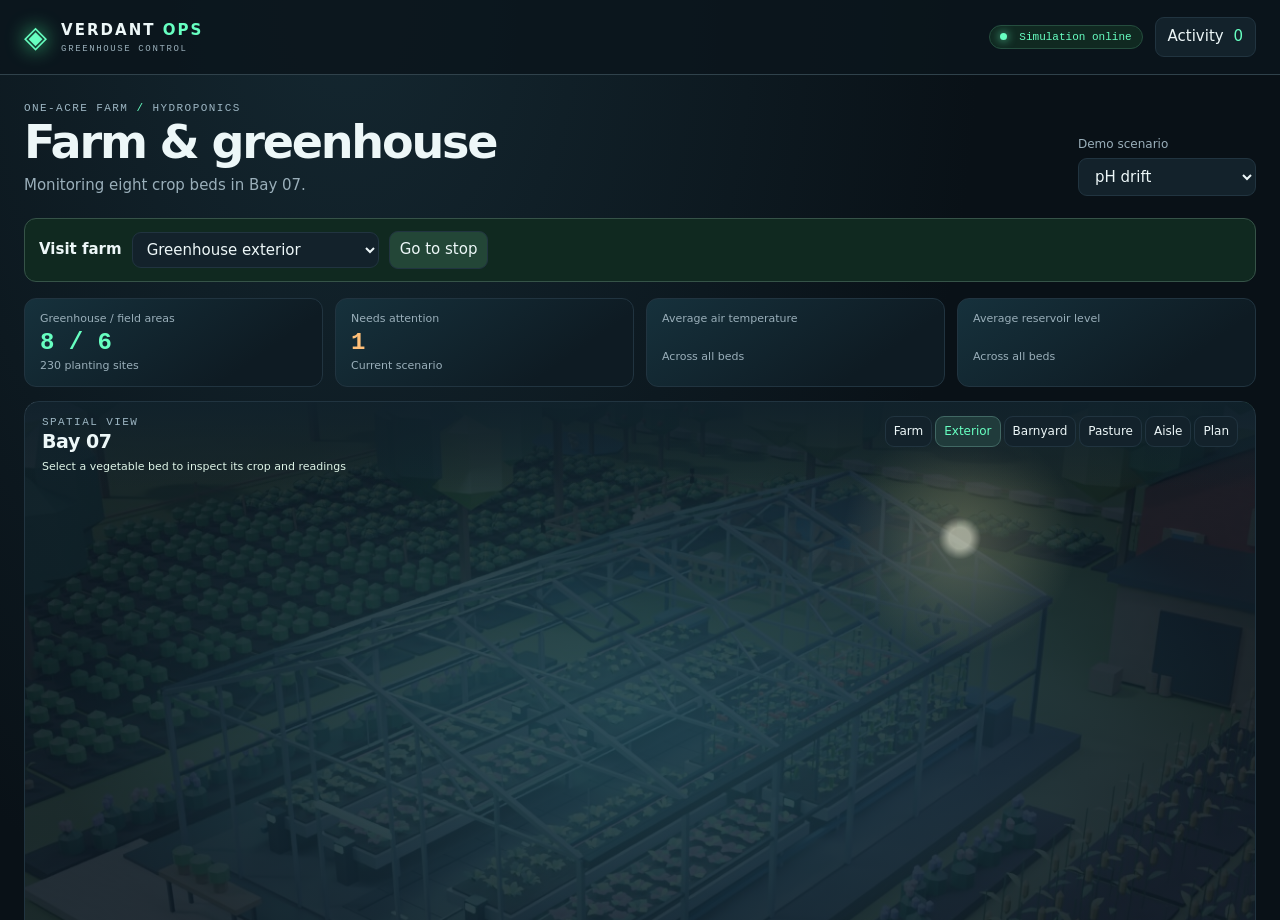
==== repair.html @ 299a13b6 "Fix stale offline app code: version scripts, refresh service worker, add safe cache repair page" ====
<!doctype html>
<html lang="en"><head><meta charset="utf-8"><meta name="viewport" content="width=device-width, initial-scale=1"><meta name="theme-color" content="#0a1218"><title>Verdant Ops · Refresh image analysis</title><style>
:root{color-scheme:dark}body{font:16px system-ui,sans-serif;min-height:100dvh;display:grid;place-items:center;background:#0a1218;color:#edf5ef;margin:0;padding:1rem;box-sizing:border-box}main{max-width:510px;border:1px solid #2c4d46;border-radius:18px;background:#0d2525;padding:26px;box-shadow:0 20px 50px #0006}h1{font-size:1.45rem}p{line-height:1.55;color:#bed4d0}button,a{font:inherit;color:#fff}button{border:0;border-radius:10px;padding:14px 22px;background:#167b6b;cursor:pointer}a{display:inline-block;margin-top:1rem}#state{min-height:2em}</style></head>
<body><main><h1>Updating image analysis</h1><p>Refresh the app code and remove outdated offline app caches. Your saved photos and farm records are preserved.</p><p id="state" role="status" aria-live="polite">Preparing update…</p><button id="retry" type="button">Refresh app now</button><p><a href="./?v=20261115-r7">Return to Verdant Ops</a></p></main>
<script>
(async()=>{
 const status=document.getElementById('state');
 async function refresh(){
  document.getElementById('retry').disabled=true;status.textContent='Refreshing application files…';
  try{
   // Unregister only Verdant Ops service workers with this origin/scope.
   if('serviceWorker' in navigator){const regs=await navigator.serviceWorker.getRegistrations();for(const reg of regs){if(reg.scope.startsWith(location.origin+'/'))await reg.unregister();}}
   // Preserve IndexedDB (scans, quotes, profile) and caches that hold downloaded AI models.
   if('caches' in window){const keys=await caches.keys();await Promise.all(keys.filter(k=>k.startsWith('verdant-ops-')).map(k=>caches.delete(k)));}
   status.textContent='Updated. Opening fresh website…';
   location.replace('./?v=20261115-r7');
  }catch(error){status.textContent='Could not clear automatic cache. Open the site in a private window or clear only site cache in browser settings.';document.getElementById('retry').disabled=false;console.error('Verdant refresh:',error);}
 }
 document.getElementById('retry').onclick=refresh;await refresh();
})();
</script></body></html>
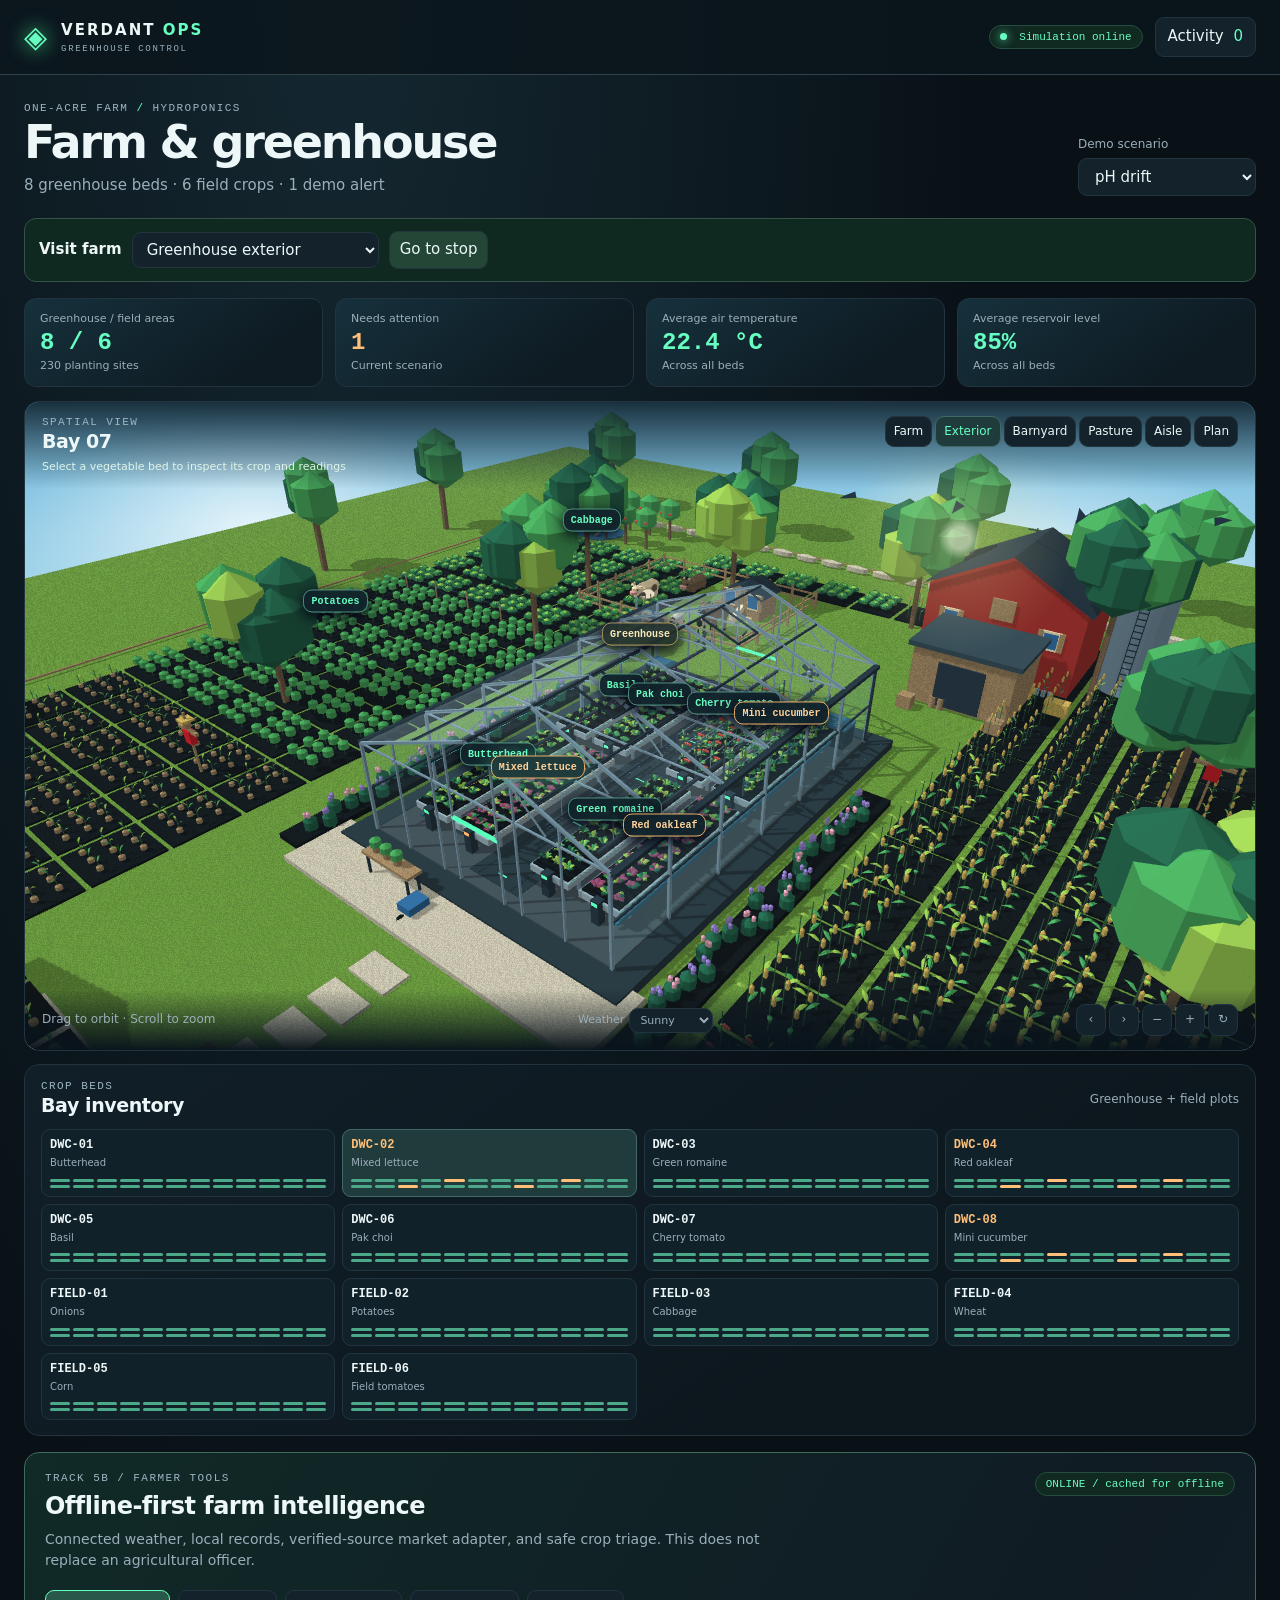
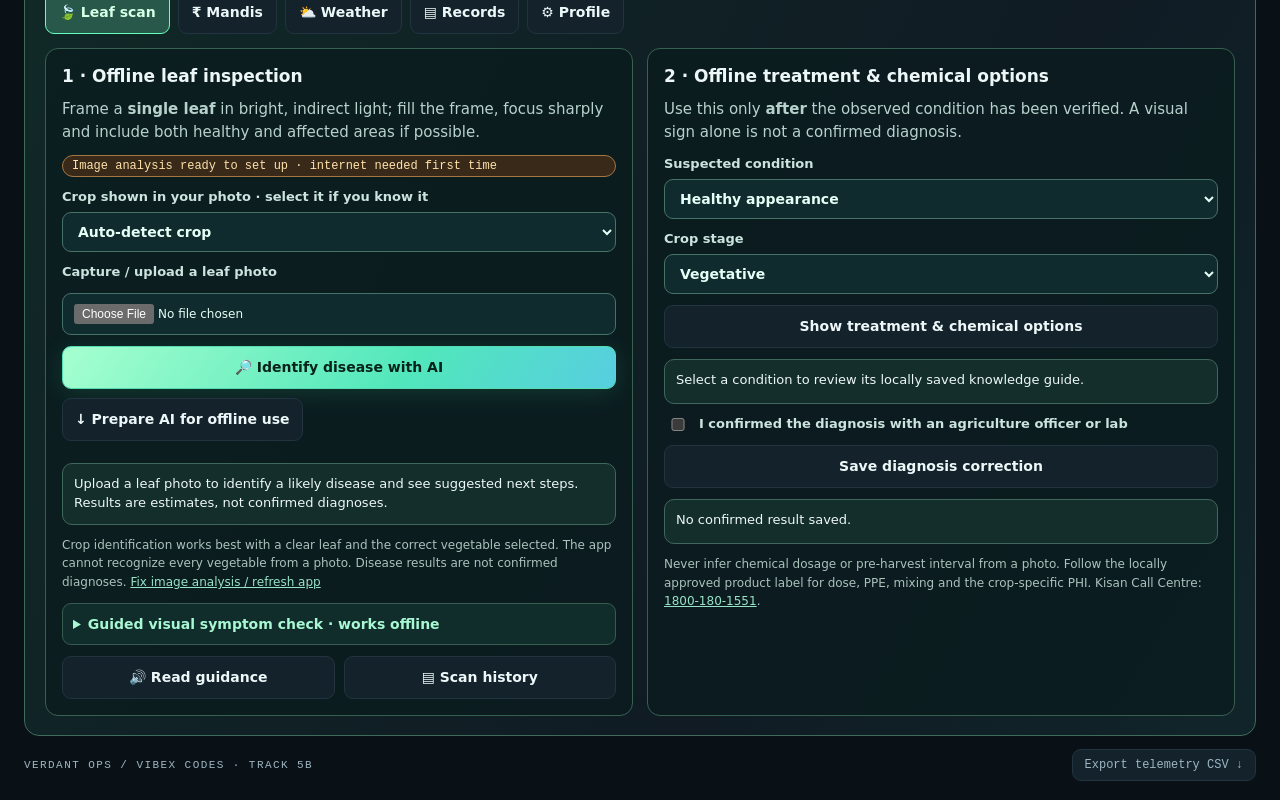
==== commit 7bb53eb4: "Improve crop precision: evaluate all image labels, group vegetable evidence, allow crop confirmation" ====
--- a/repair.html
+++ b/repair.html
@@ -1,7 +1,7 @@
 <!doctype html>
 <html lang="en"><head><meta charset="utf-8"><meta name="viewport" content="width=device-width, initial-scale=1"><meta name="theme-color" content="#0a1218"><title>Verdant Ops · Refresh image analysis</title><style>
 :root{color-scheme:dark}body{font:16px system-ui,sans-serif;min-height:100dvh;display:grid;place-items:center;background:#0a1218;color:#edf5ef;margin:0;padding:1rem;box-sizing:border-box}main{max-width:510px;border:1px solid #2c4d46;border-radius:18px;background:#0d2525;padding:26px;box-shadow:0 20px 50px #0006}h1{font-size:1.45rem}p{line-height:1.55;color:#bed4d0}button,a{font:inherit;color:#fff}button{border:0;border-radius:10px;padding:14px 22px;background:#167b6b;cursor:pointer}a{display:inline-block;margin-top:1rem}#state{min-height:2em}</style></head>
-<body><main><h1>Updating image analysis</h1><p>Refresh the app code and remove outdated offline app caches. Your saved photos and farm records are preserved.</p><p id="state" role="status" aria-live="polite">Preparing update…</p><button id="retry" type="button">Refresh app now</button><p><a href="./?v=20261115-r7">Return to Verdant Ops</a></p></main>
+<body><main><h1>Updating image analysis</h1><p>Refresh the app code and remove outdated offline app caches. Your saved photos and farm records are preserved.</p><p id="state" role="status" aria-live="polite">Preparing update…</p><button id="retry" type="button">Refresh app now</button><p><a href="./?v=20261115-r8">Return to Verdant Ops</a></p></main>
 <script>
 (async()=>{
  const status=document.getElementById('state');
@@ -13,7 +13,7 @@
    // Preserve IndexedDB (scans, quotes, profile) and caches that hold downloaded AI models.
    if('caches' in window){const keys=await caches.keys();await Promise.all(keys.filter(k=>k.startsWith('verdant-ops-')).map(k=>caches.delete(k)));}
    status.textContent='Updated. Opening fresh website…';
-   location.replace('./?v=20261115-r7');
+   location.replace('./?v=20261115-r8');
   }catch(error){status.textContent='Could not clear automatic cache. Open the site in a private window or clear only site cache in browser settings.';document.getElementById('retry').disabled=false;console.error('Verdant refresh:',error);}
  }
  document.getElementById('retry').onclick=refresh;await refresh();
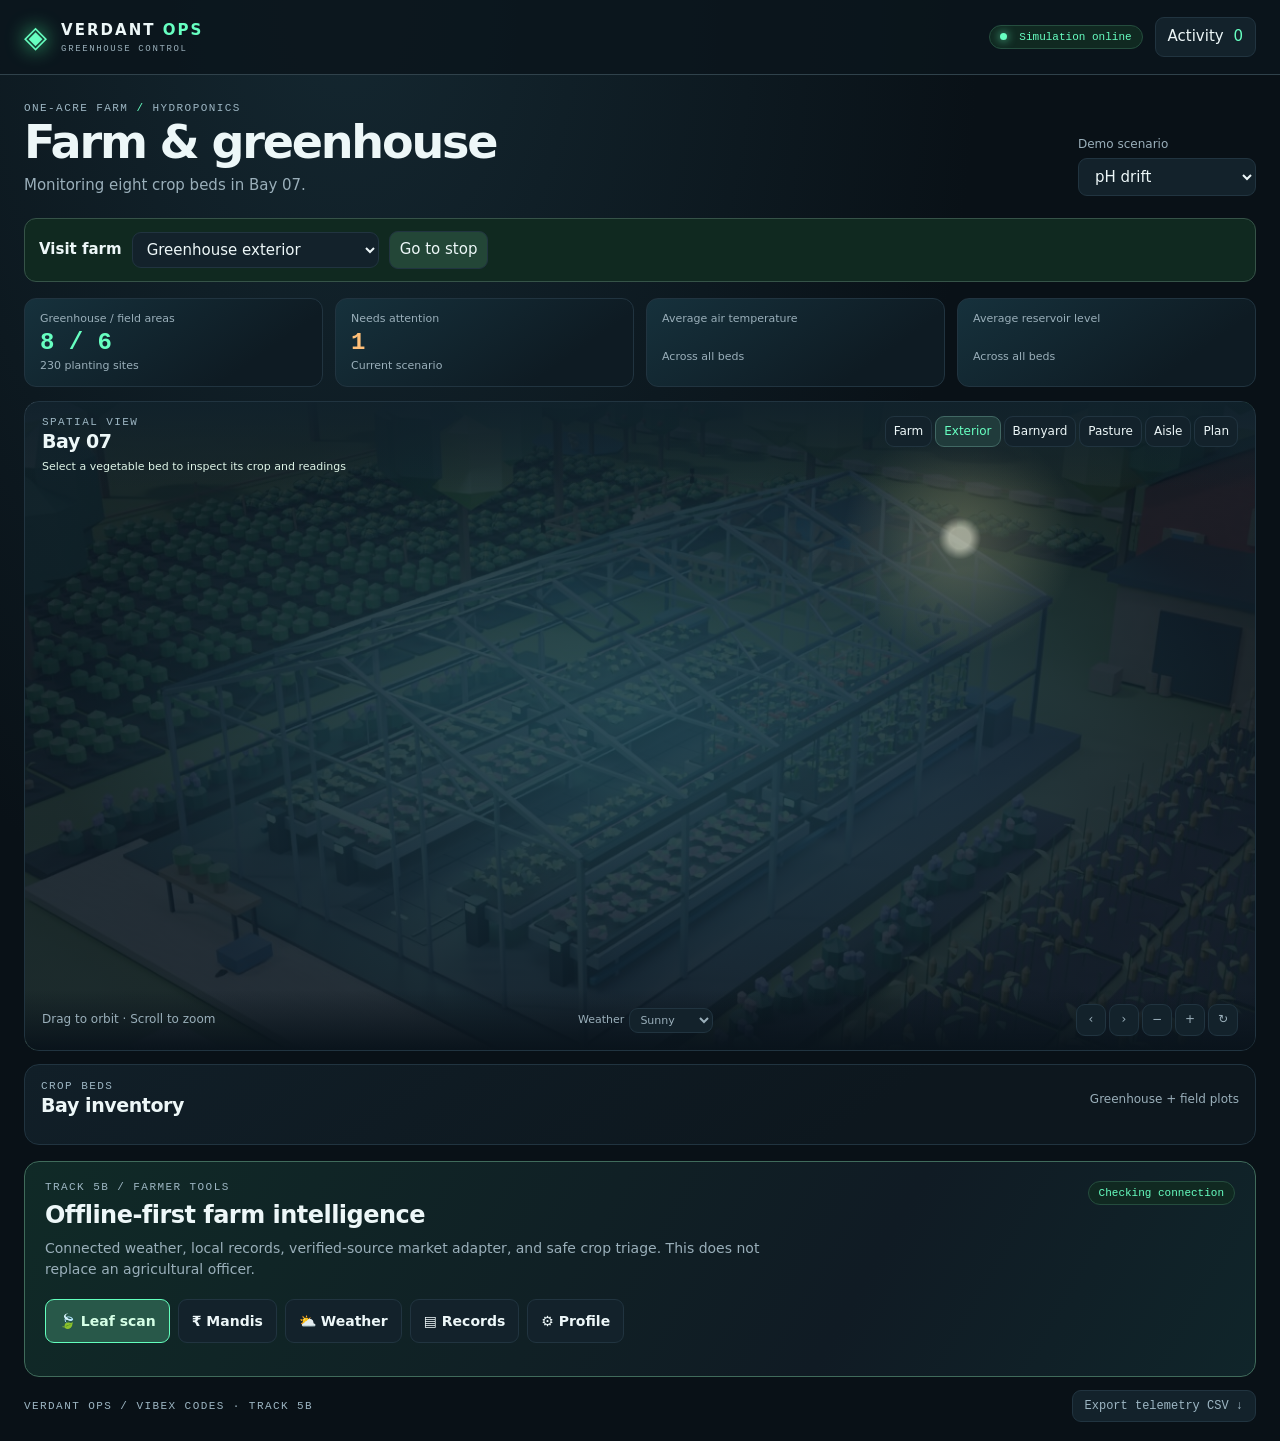
==== commit 89093ce4: "Organize 3D buildings and livestock into clear land zones; improve AI startup fallback and diagnosti" ====
--- a/repair.html
+++ b/repair.html
@@ -1,7 +1,7 @@
 <!doctype html>
 <html lang="en"><head><meta charset="utf-8"><meta name="viewport" content="width=device-width, initial-scale=1"><meta name="theme-color" content="#0a1218"><title>Verdant Ops · Refresh image analysis</title><style>
 :root{color-scheme:dark}body{font:16px system-ui,sans-serif;min-height:100dvh;display:grid;place-items:center;background:#0a1218;color:#edf5ef;margin:0;padding:1rem;box-sizing:border-box}main{max-width:510px;border:1px solid #2c4d46;border-radius:18px;background:#0d2525;padding:26px;box-shadow:0 20px 50px #0006}h1{font-size:1.45rem}p{line-height:1.55;color:#bed4d0}button,a{font:inherit;color:#fff}button{border:0;border-radius:10px;padding:14px 22px;background:#167b6b;cursor:pointer}a{display:inline-block;margin-top:1rem}#state{min-height:2em}</style></head>
-<body><main><h1>Updating image analysis</h1><p>Refresh the app code and remove outdated offline app caches. Your saved photos and farm records are preserved.</p><p id="state" role="status" aria-live="polite">Preparing update…</p><button id="retry" type="button">Refresh app now</button><p><a href="./?v=20261115-r8">Return to Verdant Ops</a></p></main>
+<body><main><h1>Updating image analysis</h1><p>Refresh the app code and remove outdated offline app caches. Your saved photos and farm records are preserved.</p><p id="state" role="status" aria-live="polite">Preparing update…</p><button id="retry" type="button">Refresh app now</button><p><a href="./?v=20261115-r10">Return to Verdant Ops</a></p></main>
 <script>
 (async()=>{
  const status=document.getElementById('state');
@@ -13,7 +13,7 @@
    // Preserve IndexedDB (scans, quotes, profile) and caches that hold downloaded AI models.
    if('caches' in window){const keys=await caches.keys();await Promise.all(keys.filter(k=>k.startsWith('verdant-ops-')).map(k=>caches.delete(k)));}
    status.textContent='Updated. Opening fresh website…';
-   location.replace('./?v=20261115-r8');
+   location.replace('./?v=20261115-r10');
   }catch(error){status.textContent='Could not clear automatic cache. Open the site in a private window or clear only site cache in browser settings.';document.getElementById('retry').disabled=false;console.error('Verdant refresh:',error);}
  }
  document.getElementById('retry').onclick=refresh;await refresh();
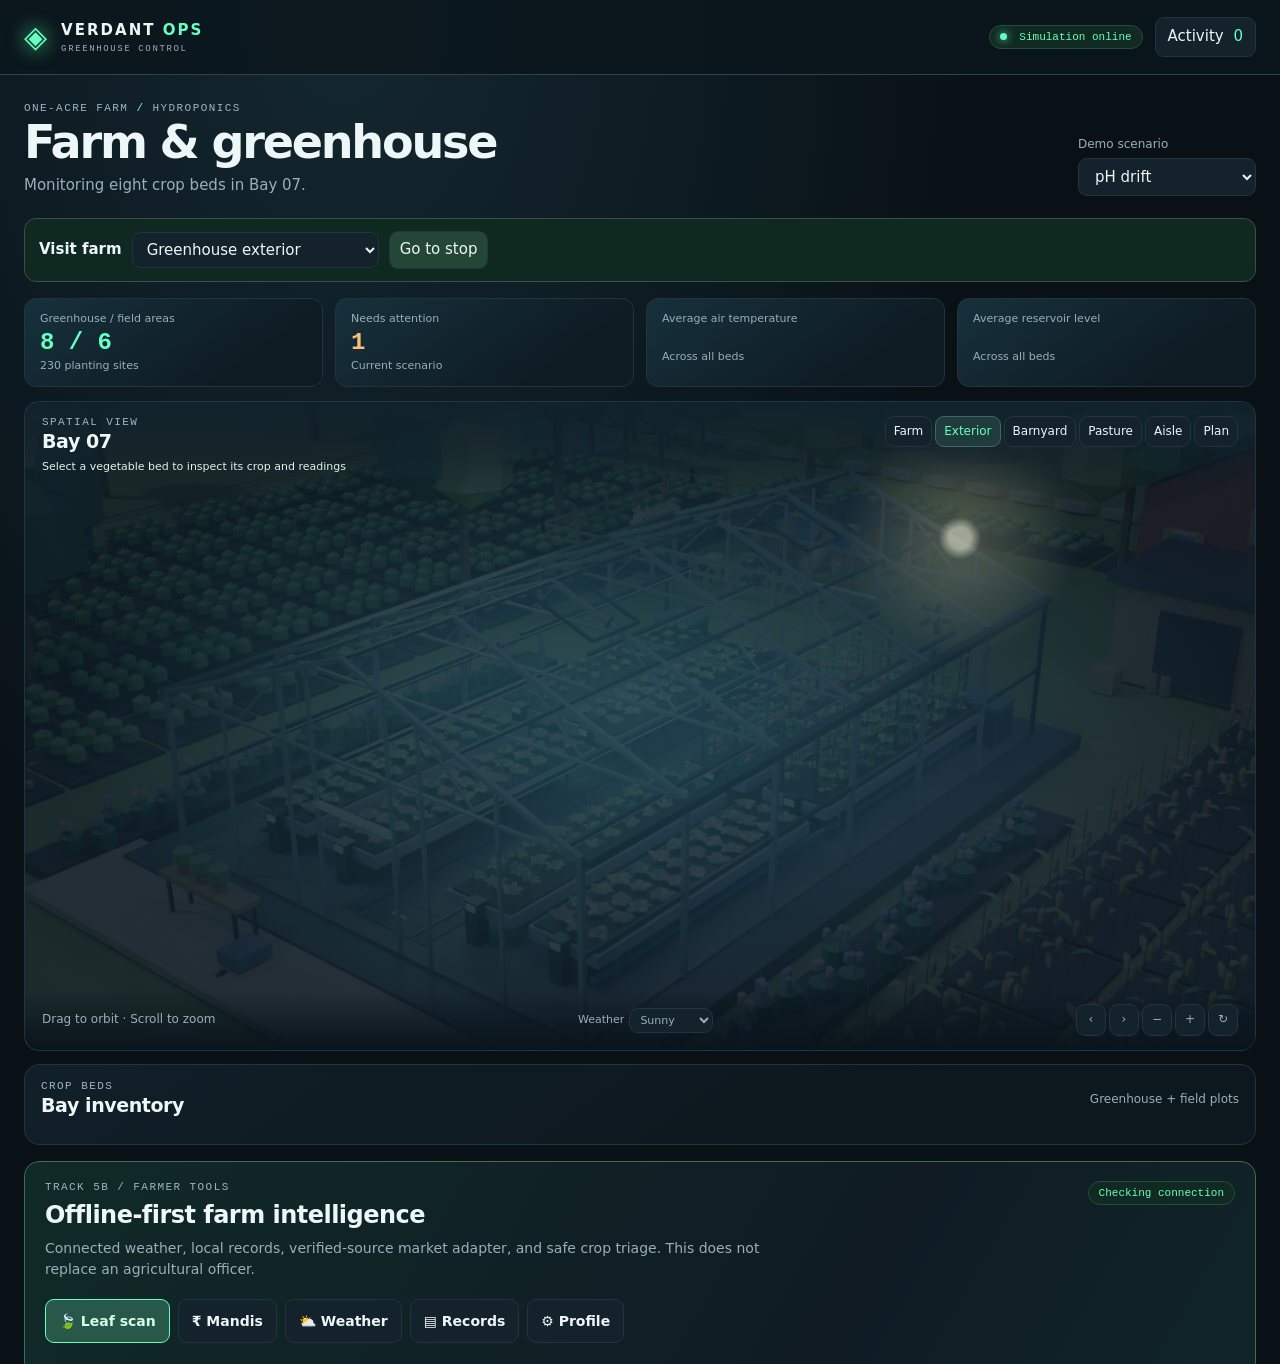
==== commit 5bae0884: "Put farm animals, buildings and equipment on green turf instead of pale stone pads" ====
--- a/repair.html
+++ b/repair.html
@@ -1,7 +1,7 @@
 <!doctype html>
 <html lang="en"><head><meta charset="utf-8"><meta name="viewport" content="width=device-width, initial-scale=1"><meta name="theme-color" content="#0a1218"><title>Verdant Ops · Refresh image analysis</title><style>
 :root{color-scheme:dark}body{font:16px system-ui,sans-serif;min-height:100dvh;display:grid;place-items:center;background:#0a1218;color:#edf5ef;margin:0;padding:1rem;box-sizing:border-box}main{max-width:510px;border:1px solid #2c4d46;border-radius:18px;background:#0d2525;padding:26px;box-shadow:0 20px 50px #0006}h1{font-size:1.45rem}p{line-height:1.55;color:#bed4d0}button,a{font:inherit;color:#fff}button{border:0;border-radius:10px;padding:14px 22px;background:#167b6b;cursor:pointer}a{display:inline-block;margin-top:1rem}#state{min-height:2em}</style></head>
-<body><main><h1>Updating image analysis</h1><p>Refresh the app code and remove outdated offline app caches. Your saved photos and farm records are preserved.</p><p id="state" role="status" aria-live="polite">Preparing update…</p><button id="retry" type="button">Refresh app now</button><p><a href="./?v=20261115-r10">Return to Verdant Ops</a></p></main>
+<body><main><h1>Updating image analysis</h1><p>Refresh the app code and remove outdated offline app caches. Your saved photos and farm records are preserved.</p><p id="state" role="status" aria-live="polite">Preparing update…</p><button id="retry" type="button">Refresh app now</button><p><a href="./?v=20261115-r11">Return to Verdant Ops</a></p></main>
 <script>
 (async()=>{
  const status=document.getElementById('state');
@@ -13,7 +13,7 @@
    // Preserve IndexedDB (scans, quotes, profile) and caches that hold downloaded AI models.
    if('caches' in window){const keys=await caches.keys();await Promise.all(keys.filter(k=>k.startsWith('verdant-ops-')).map(k=>caches.delete(k)));}
    status.textContent='Updated. Opening fresh website…';
-   location.replace('./?v=20261115-r10');
+   location.replace('./?v=20261115-r11');
   }catch(error){status.textContent='Could not clear automatic cache. Open the site in a private window or clear only site cache in browser settings.';document.getElementById('retry').disabled=false;console.error('Verdant refresh:',error);}
  }
  document.getElementById('retry').onclick=refresh;await refresh();
